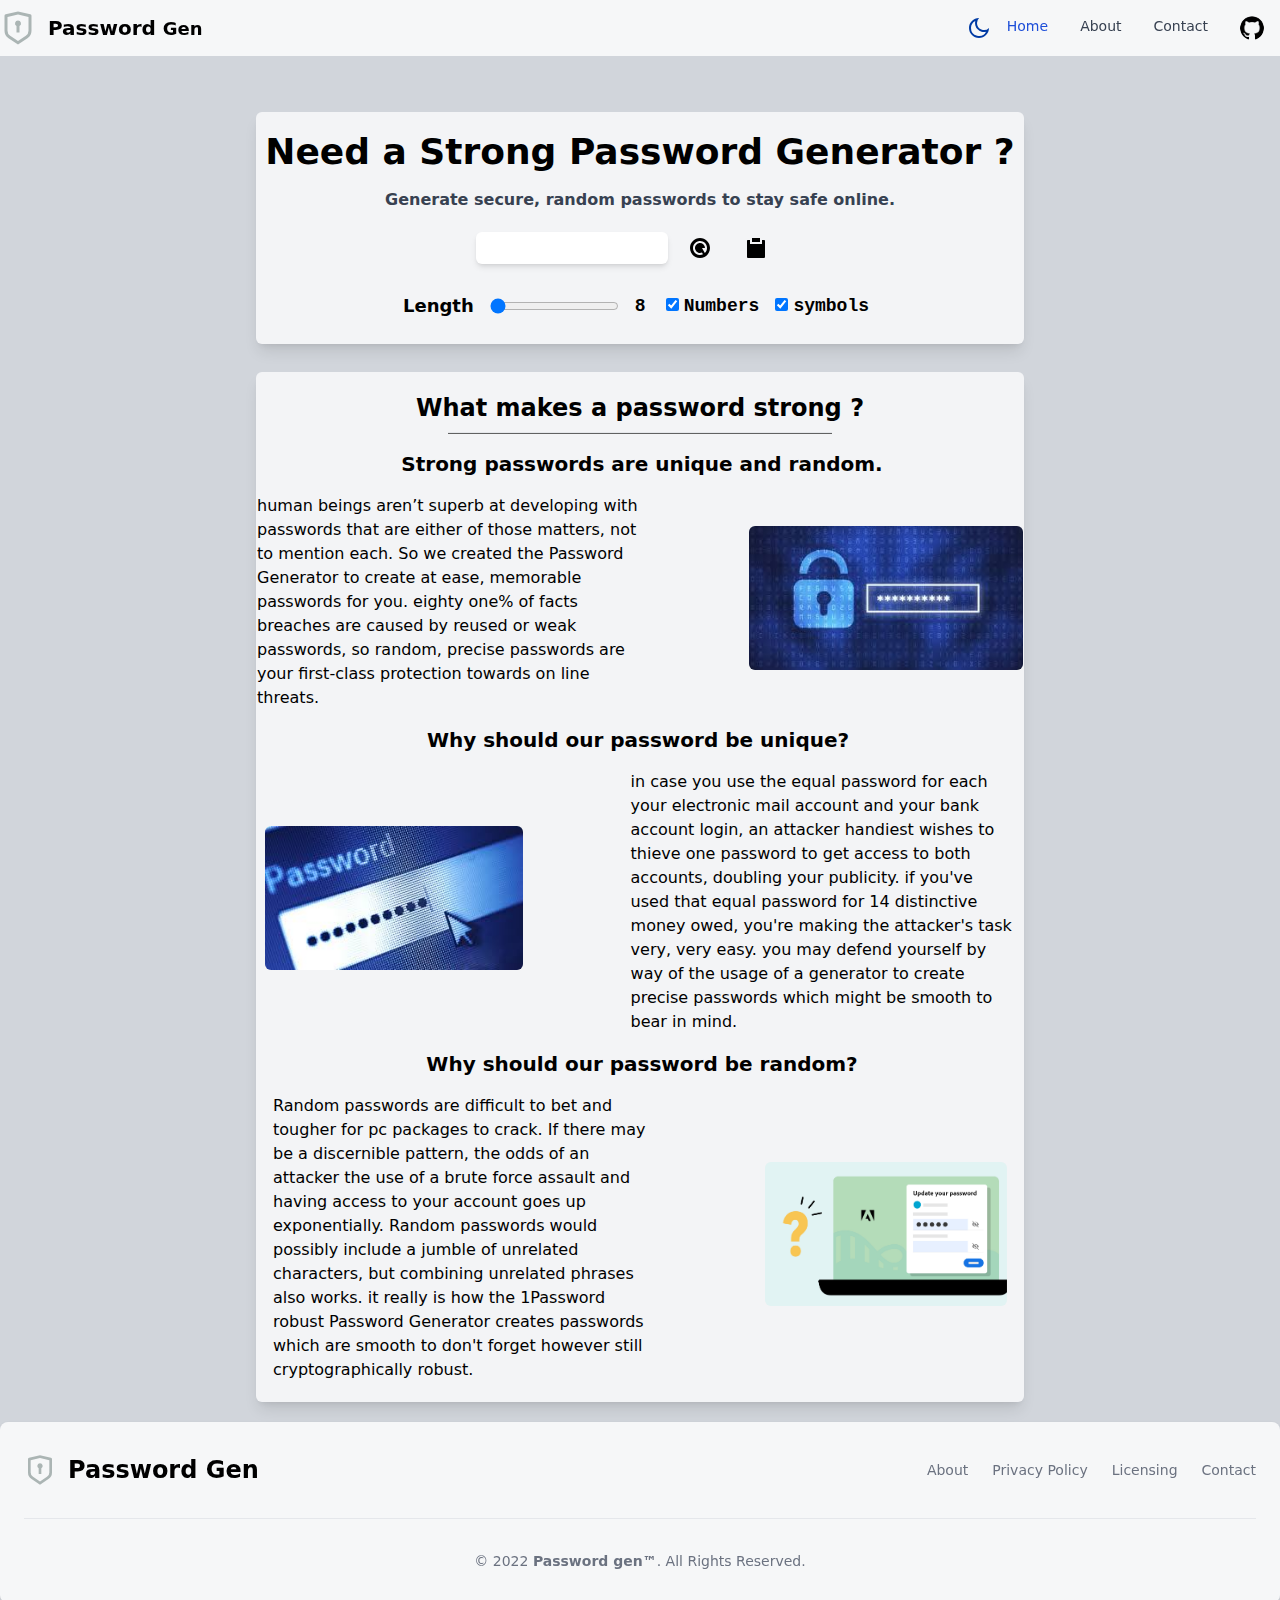
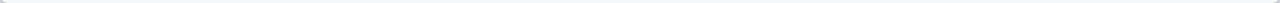
==== index.html @ 1c448d81 "1.000v" ====
<!DOCTYPE html>
<html id="mode" class="" lang="en">

<head>
    <meta charset="UTF-8">
    <meta http-equiv="X-UA-Compatible" content="IE=edge">
    <meta name="viewport" content="width=device-width, initial-scale=1.0">
    
    <title>Password Gen</title>
  <link rel="stylesheet" href="assets/index.c2a7f6fb.css">
</head>

<body class="bg-gray-300 2xl:flex justify-center dark:bg-[#0f172a]">
    <div class="main relative 2xl:w-[90rem]">
        <!-- NAvbar -->
        <div class="navbar block fixed top-0 z-50 left-0 right-0">

            <nav class="dark:bg-[#0f172a]/80 dark:backdrop-blur-md bg-white/80 backdrop-blur-md overscroll-none ">
                <div class="container flex flex-wrap justify-between items-center mx-auto">
                    <a href="index.html" class="flex items-center">
                        <img src="assets/shield.ed6df648.svg" class="mr-3 h-6 sm:h-9" alt="Flowbite Logo">
                        <span
                            class="self-center text-xl font-semibold font-sans whitespace-nowrap dark:text-white">Password <span class="ordinal text-lg font-semibold font-sans whitespace-nowrap dark:text-white">Gen</span></span>
                    </a>
                    <button class="flex ml-auto " onclick="themechange()">
                        <img class="invisible  dark:visible" src="assets/light.8512b0da.svg" alt="">
                        <img class="dark:hidden" src="assets/dark.7ac1ac2c.svg" alt="">

                    </button>
                    <button data-collapse-toggle="navbar-default" onclick="navclick()" type="button"
                        class="inline-flex items-center p-2 ml-3 text-sm text-gray-500 rounded-lg md:hidden hover:bg-gray-100 focus:outline-none focus:ring-2 focus:ring-gray-200 dark:text-gray-400 dark:hover:bg-gray-700 dark:focus:ring-gray-600"
                        aria-controls="navbar-default" aria-expanded="false">
                        <span class="sr-only">Open main menu</span>
                        <svg class="w-6 h-6" aria-hidden="true" fill="currentColor" viewBox="0 0 20 20"
                            xmlns="http://www.w3.org/2000/svg">
                            <path fill-rule="evenodd"
                                d="M3 5a1 1 0 011-1h12a1 1 0 110 2H4a1 1 0 01-1-1zM3 10a1 1 0 011-1h12a1 1 0 110 2H4a1 1 0 01-1-1zM3 15a1 1 0 011-1h12a1 1 0 110 2H4a1 1 0 01-1-1z"
                                clip-rule="evenodd"></path>
                        </svg>
                    </button>
                    <div id="mobv" class="hidden w-full  md:block md:w-auto" id="navbar-default">
                        <ul
                            class="flex mb-4 md:mb-0 flex-col p-4 mt-4 bg-white/0  rounded-lg border md:flex-row md:space-x-8 md:mt-0 md:text-sm md:font-medium md:border-0  dark:bg-gray-800  md:dark:bg-gray-900 dark:border-gray-700">
                            <li>
                                <a href="index.html"
                                    class="block py-2 pr-4 pl-3 text-white bg-blue-700 rounded md:bg-transparent md:text-blue-700 md:p-0 dark:text-white"
                                    aria-current="page">Home</a>
                            </li>
                            <li>
                                <a href="about.html"
                                    class="block py-2 pr-4 pl-3 text-gray-700 rounded hover:bg-gray-100 md:hover:bg-transparent md:border-0 md:hover:text-blue-700 md:p-0 dark:text-gray-400 md:dark:hover:text-white dark:hover:bg-gray-700 dark:hover:text-white md:dark:hover:bg-transparent">About</a>
                            </li>
                            <li>
                                <a href="contact.html"
                                    class="block py-2 pr-4 pl-3 text-gray-700 rounded hover:bg-gray-100 md:hover:bg-transparent md:border-0 md:hover:text-blue-700 md:p-0 dark:text-gray-400 md:dark:hover:text-white dark:hover:bg-gray-700 dark:hover:text-white md:dark:hover:bg-transparent">Contact</a>
                            </li>
                            <li>
                                <a href="#"
                                    class="block py-2 pr-4 pl-3 w-6 h-auto text-gray-700 rounded hover:bg-gray-100 md:hover:bg-transparent md:border-0 md:hover:text-blue-700 md:p-0 dark:text-gray-400 md:dark:hover:text-white dark:hover:bg-gray-700 dark:hover:text-white md:dark:hover:bg-transparent"><img
                                        class="hover:text-gray-400 dark:bg-slate-50 rounded-full" src="assets/github.d83ddf4e.png"
                                        alt=""></a>
                            </li>
                        </ul>
                    </div>
                </div>
            </nav>
        </div>
        <!-- Password genreter  -->
        <div id="givemt" class="mx-0 z-0 sm:mx-24 md:mx-28 lg:mx-64 mt-10 md:mt-28 mb-5 ">
            <div class="content  bg-gray-100 dark:bg-[#1e293b] shadow-lg rounded-md ">
                <h1 class="text-center text-2xl pt-5 md:text-4xl dark:text-gray-50 font-bold">Need a Strong Password
                    Generator ?</h1>
                <p
                    class="text-center my-4 font-sans text-gray-700 text-xs md:text-base dark:text-gray-100 font-semibold">
                    Generate
                    secure, random
                    passwords
                    to stay safe online.</p>
                <div class=" items-center justify-center rotate-0 flex">
                    <p id="add"
                        class=" min-w-[12rem] max-w-fit dark:bg-[#0f172a] dark:text-white  shadow-md slashed-zero font-mono text-center rounded-md h-auto ml-auto font-bold bg-white p-4">
                    </p>
                    <button id="recreat" class="py-2 md:px-5 px-3 transition transform hover:rotate-90">
                        <img class="dark:bg-slate-300 dark:rounded-full " src="assets/refresh-line.6644a3b9.svg" alt=""></button>
                    <button id="copy" class="mr-auto flex py-2 px-3 transition ease-in-out hover:scale-110 "
                        onclick="copyf()">
                        <img class="dark:text-gray-50 dark:hidden " src="assets/clipboard-fill.7a4ba05e.svg" alt="">
                        <svg class="dark:visible invisible" xmlns="http://www.w3.org/2000/svg" viewBox="0 0 24 24"
                            width="24" height="24">
                            <path fill="none" d="M0 0h24v24H0z" />
                            <path
                                d="M6 4v4h12V4h2.007c.548 0 .993.445.993.993v16.014a.994.994 0 0 1-.993.993H3.993A.994.994 0 0 1 3 21.007V4.993C3 4.445 3.445 4 3.993 4H6zm2-2h8v4H8V2z"
                                fill="rgba(190,193,198,1)" />
                        </svg>
                    </button>
                </div>
                <div class="block md:flex">
                    <div class="slidecontainer my-6 flex md:ml-auto">
                        <h3 class="font-bold ml-auto dark:text-gray-50 text-base md:text-lg mr-4">Length</h3>
                        <input class="mr-4" type="range" min="8" max="25" value="8" id="len">
                        <p class="font-mono font-bold dark:text-gray-50 text-lg mr-auto" id="outputlength">8</p>

                    </div>
                    <div class="flex mr-auto items-center ml-3 ">
                        <div class="mx-2 ">
                            <input class="form-check-input cursor-pointer" type="checkbox" checked="" value="" id="num">
                            <label class="form-check-label font-mono dark:text-gray-50 font-bold text-lg"
                                for="flexCheckDefault">
                                Numbers
                            </label>
                        </div>
                        <div class="mx-2 ">
                            <input class="form-check-input cursor-pointer" type="checkbox" checked="" value="" id="sym">
                            <label class="form-check-label font-mono dark:text-gray-50 font-bold text-lg"
                                for="flexCheckDefault">
                                symbols
                            </label>
                        </div>
                    </div>
                </div>
            </div>
            <div class="content mt-7 shadow-lg bg-gray-100 h-auto dark:bg-[#1e293b] rounded-md ">
                <h1 class="text-2xl pt-5 text-center font-semibold dark:text-gray-50 ">What makes a password strong ?</h1>
                <hr class=" mt-2 mx-5 md:mx-24 lg:mx-48 w-auto h-[0.10rem]  bg-black/60">
                <div class="mt-4 justify-center">
                    <h1
                        class="text-xl mt-4 ml-2 dark:text-gray-100/90 xl:text-center xl:mb-4 lg:mx-auto lg:ml-1 md:text-start text-center font-semibold ">
                        Strong passwords are unique and random.</h1>
                    <div class="md:flex md:grid-row-2 lg:grid-rows-none xl:mx-auto lg:mx-auto">
                        <!-- <hr class=" my-2 md:hidden mx-[5rem] md:mx-[8rem] lg:mx-64 w-auto h-[0.10rem]  bg-black/40"> -->
                        <p class="text-center dark:text-gray-200/90 lg:w-[24rem] md:text-start xl:ml-auto md:w-72 md:mr-3 md:h-auto ml-2">
                            human beings aren’t superb at developing with passwords that are either of
                            those matters, not to
                            mention each. So we created the Password Generator to create at ease, memorable passwords
                            for
                            you.
                            eighty one% of facts breaches are caused by reused or weak passwords, so random, precise
                            passwords
                            are your first-class protection towards on line threats.</p>
                        <div
                            class="justify-center pb-2 md:my-auto lg:mx-auto xl:mr-auto xl:mx-24 items-center text-center">

                            <img class="mx-auto my-5 h-36 w-auto  rounded-md " src="assets/images.2721ffb7.jpg" alt="">
                        </div>
                    </div>
                </div>
                <div class="mt-4 justify-center">
                    <h1
                        class="text-xl mt-4 mr-2 xl:text-center dark:text-gray-100/90 xl:mb-4 lg:mx-auto lg:mr-1 md:text-start text-center font-semibold ">
                        Why should our password be unique?</h1>
                    <div class="md:flex md:grid-row-2 lg:grid-rows-none xl:mx-auto lg:mx-auto">
                        <div
                            class="justify-center pb-2 md:my-auto lg:mx-auto xl:ml-auto xl:mx-24 items-center text-center">

                            <img class="mx-auto my-5 h-36 w-auto  rounded-md " src="assets/random.cda3ff6b.jpg" alt="">
                        </div>
                        <!-- <hr class=" my-2 md:hidden mx-[5rem] md:mx-[8rem] lg:mx-64 w-auto h-[0.10rem]  bg-black/40"> -->
                        <p class="text-center dark:text-gray-200/90 lg:w-[24rem] md:text-start xl:mr-auto md:w-72 md:mr-3 md:h-auto ml-3">in
                            case you use the equal password for each your electronic mail account and your bank account
                            login, an attacker handiest wishes to thieve one password to get access to both accounts,
                            doubling your publicity. if you've used that equal password for 14 distinctive money owed,
                            you're making the attacker's task very, very easy. you may defend yourself by way of the
                            usage of a generator to create precise passwords which might be smooth to bear in mind.</p>

                    </div>
                </div>
                <div class="mt-4 pb-5 justify-center">
                    <h1
                        class="text-xl mt-4 ml-2 xl:text-center dark:text-gray-100/90 xl:mb-4 lg:mx-auto lg:ml-1 md:text-start text-center font-semibold ">
                        Why should our password be random?</h1>
                    <div class="md:flex md:grid-row-2 lg:grid-rows-none xl:mx-auto lg:mx-auto">
                        <!-- <hr class=" my-2 md:hidden mx-[5rem] md:mx-[8rem] lg:mx-64 w-auto h-[0.10rem]  bg-black/40"> -->
                        <p class="text-center dark:text-gray-200/90 lg:w-[24rem] md:text-start xl:ml-auto md:w-72 md:mr-3 md:h-auto ml-2">
                            Random passwords are difficult to bet and tougher for pc packages to crack. If there may be
                            a discernible pattern, the odds of an attacker the use of a brute force assault and having
                            access to your account goes up exponentially. Random passwords would possibly include a
                            jumble of unrelated characters, but combining unrelated phrases also works. it really is how
                            the 1Password robust Password Generator creates passwords which are smooth to don't forget
                            however still cryptographically robust.</p>
                        <div
                            class="justify-center pb-2 md:my-auto lg:mx-auto xl:mr-auto xl:mx-24 items-center text-center">

                            <img class="mx-auto my-5 h-36 w-auto  rounded-md "
                                src="assets/forgot-your-password.jpg.img.298c5d67.jpg" alt="">
                        </div>
                    </div>
                </div>
            </div>
        </div> 
<footer class="p-4 dark:bg-[#0f172a]/80 dark:backdrop-blur-md bg-white/80 backdrop-blur-md rounded-lg shadow md:px-6 md:py-8 ">
    <div class="sm:flex sm:items-center sm:justify-between">
        <a href="index.html" class="flex items-center mb-4 sm:mb-0">
            <img src="assets/shield.ed6df648.svg" class="mr-3 h-8" alt="Flowbite Logo">
            <span class="self-center text-2xl font-semibold whitespace-nowrap dark:text-white">Password Gen</span>
        </a>
        <ul class="flex flex-wrap items-center mb-6 text-sm text-gray-500 sm:mb-0 dark:text-gray-400">
            <li>
                <a href="#" class="mr-4 hover:underline md:mr-6 ">About</a>
            </li>
            <li>
                <a href="#" class="mr-4 hover:underline md:mr-6">Privacy Policy</a>
            </li>
            <li>
                <a href="#" class="mr-4 hover:underline md:mr-6 ">Licensing</a>
            </li>
            <li>
                <a href="#" class="hover:underline">Contact</a>
            </li>
        </ul>
    </div>
    <hr class="my-6 border-gray-200 sm:mx-auto dark:border-gray-700 lg:my-8">
    <span class="block text-sm text-gray-500 sm:text-center dark:text-gray-400">© 2022 <a href="#" class="hover:underline hover:decoration-gray-600 dark:hover:decoration-white/50 font-bold">Password gen™</a>. All Rights Reserved.
    </span>
</footer>
    </div>
    <script src="/script.js"></script>
</body>

</html>
---- assets/index.c2a7f6fb.css ----
*,:before,:after{box-sizing:border-box;border-width:0;border-style:solid;border-color:#e5e7eb}:before,:after{--tw-content: ""}html{line-height:1.5;-webkit-text-size-adjust:100%;-moz-tab-size:4;-o-tab-size:4;tab-size:4;font-family:ui-sans-serif,system-ui,-apple-system,BlinkMacSystemFont,Segoe UI,Roboto,Helvetica Neue,Arial,Noto Sans,sans-serif,"Apple Color Emoji","Segoe UI Emoji",Segoe UI Symbol,"Noto Color Emoji"}body{margin:0;line-height:inherit}hr{height:0;color:inherit;border-top-width:1px}abbr:where([title]){-webkit-text-decoration:underline dotted;text-decoration:underline dotted}h1,h2,h3,h4,h5,h6{font-size:inherit;font-weight:inherit}a{color:inherit;text-decoration:inherit}b,strong{font-weight:bolder}code,kbd,samp,pre{font-family:ui-monospace,SFMono-Regular,Menlo,Monaco,Consolas,Liberation Mono,Courier New,monospace;font-size:1em}small{font-size:80%}sub,sup{font-size:75%;line-height:0;position:relative;vertical-align:baseline}sub{bottom:-.25em}sup{top:-.5em}table{text-indent:0;border-color:inherit;border-collapse:collapse}button,input,optgroup,select,textarea{font-family:inherit;font-size:100%;font-weight:inherit;line-height:inherit;color:inherit;margin:0;padding:0}button,select{text-transform:none}button,[type=button],[type=reset],[type=submit]{-webkit-appearance:button;background-color:transparent;background-image:none}:-moz-focusring{outline:auto}:-moz-ui-invalid{box-shadow:none}progress{vertical-align:baseline}::-webkit-inner-spin-button,::-webkit-outer-spin-button{height:auto}[type=search]{-webkit-appearance:textfield;outline-offset:-2px}::-webkit-search-decoration{-webkit-appearance:none}::-webkit-file-upload-button{-webkit-appearance:button;font:inherit}summary{display:list-item}blockquote,dl,dd,h1,h2,h3,h4,h5,h6,hr,figure,p,pre{margin:0}fieldset{margin:0;padding:0}legend{padding:0}ol,ul,menu{list-style:none;margin:0;padding:0}textarea{resize:vertical}input::-moz-placeholder,textarea::-moz-placeholder{opacity:1;color:#9ca3af}input::placeholder,textarea::placeholder{opacity:1;color:#9ca3af}button,[role=button]{cursor:pointer}:disabled{cursor:default}img,svg,video,canvas,audio,iframe,embed,object{display:block;vertical-align:middle}img,video{max-width:100%;height:auto}[hidden]{display:none}*,:before,:after{--tw-border-spacing-x: 0;--tw-border-spacing-y: 0;--tw-translate-x: 0;--tw-translate-y: 0;--tw-rotate: 0;--tw-skew-x: 0;--tw-skew-y: 0;--tw-scale-x: 1;--tw-scale-y: 1;--tw-pan-x: ;--tw-pan-y: ;--tw-pinch-zoom: ;--tw-scroll-snap-strictness: proximity;--tw-ordinal: ;--tw-slashed-zero: ;--tw-numeric-figure: ;--tw-numeric-spacing: ;--tw-numeric-fraction: ;--tw-ring-inset: ;--tw-ring-offset-width: 0px;--tw-ring-offset-color: #fff;--tw-ring-color: rgb(59 130 246 / .5);--tw-ring-offset-shadow: 0 0 #0000;--tw-ring-shadow: 0 0 #0000;--tw-shadow: 0 0 #0000;--tw-shadow-colored: 0 0 #0000;--tw-blur: ;--tw-brightness: ;--tw-contrast: ;--tw-grayscale: ;--tw-hue-rotate: ;--tw-invert: ;--tw-saturate: ;--tw-sepia: ;--tw-drop-shadow: ;--tw-backdrop-blur: ;--tw-backdrop-brightness: ;--tw-backdrop-contrast: ;--tw-backdrop-grayscale: ;--tw-backdrop-hue-rotate: ;--tw-backdrop-invert: ;--tw-backdrop-opacity: ;--tw-backdrop-saturate: ;--tw-backdrop-sepia: }::backdrop{--tw-border-spacing-x: 0;--tw-border-spacing-y: 0;--tw-translate-x: 0;--tw-translate-y: 0;--tw-rotate: 0;--tw-skew-x: 0;--tw-skew-y: 0;--tw-scale-x: 1;--tw-scale-y: 1;--tw-pan-x: ;--tw-pan-y: ;--tw-pinch-zoom: ;--tw-scroll-snap-strictness: proximity;--tw-ordinal: ;--tw-slashed-zero: ;--tw-numeric-figure: ;--tw-numeric-spacing: ;--tw-numeric-fraction: ;--tw-ring-inset: ;--tw-ring-offset-width: 0px;--tw-ring-offset-color: #fff;--tw-ring-color: rgb(59 130 246 / .5);--tw-ring-offset-shadow: 0 0 #0000;--tw-ring-shadow: 0 0 #0000;--tw-shadow: 0 0 #0000;--tw-shadow-colored: 0 0 #0000;--tw-blur: ;--tw-brightness: ;--tw-contrast: ;--tw-grayscale: ;--tw-hue-rotate: ;--tw-invert: ;--tw-saturate: ;--tw-sepia: ;--tw-drop-shadow: ;--tw-backdrop-blur: ;--tw-backdrop-brightness: ;--tw-backdrop-contrast: ;--tw-backdrop-grayscale: ;--tw-backdrop-hue-rotate: ;--tw-backdrop-invert: ;--tw-backdrop-opacity: ;--tw-backdrop-saturate: ;--tw-backdrop-sepia: }.container{width:100%}@media (min-width: 640px){.container{max-width:640px}}@media (min-width: 768px){.container{max-width:768px}}@media (min-width: 1024px){.container{max-width:1024px}}@media (min-width: 1280px){.container{max-width:1280px}}@media (min-width: 1536px){.container{max-width:1536px}}.sr-only{position:absolute;width:1px;height:1px;padding:0;margin:-1px;overflow:hidden;clip:rect(0,0,0,0);white-space:nowrap;border-width:0}.invisible{visibility:hidden}.fixed{position:fixed}.relative{position:relative}.top-0{top:0px}.left-0{left:0px}.right-0{right:0px}.z-50{z-index:50}.z-0{z-index:0}.mx-auto{margin-left:auto;margin-right:auto}.mx-0{margin-left:0;margin-right:0}.mx-3{margin-left:.75rem;margin-right:.75rem}.my-6{margin-top:1.5rem;margin-bottom:1.5rem}.mx-4{margin-left:1rem;margin-right:1rem}.my-4{margin-top:1rem;margin-bottom:1rem}.mx-2{margin-left:.5rem;margin-right:.5rem}.mx-5{margin-left:1.25rem;margin-right:1.25rem}.my-2{margin-top:.5rem;margin-bottom:.5rem}.mx-\[5rem\]{margin-left:5rem;margin-right:5rem}.my-5{margin-top:1.25rem;margin-bottom:1.25rem}.mr-3{margin-right:.75rem}.ml-auto{margin-left:auto}.ml-3{margin-left:.75rem}.mb-4{margin-bottom:1rem}.mt-4{margin-top:1rem}.mt-10{margin-top:2.5rem}.mb-5{margin-bottom:1.25rem}.mt-7{margin-top:1.75rem}.mb-7{margin-bottom:1.75rem}.mb-6{margin-bottom:1.5rem}.mr-4{margin-right:1rem}.mt-16{margin-top:4rem}.mt-5{margin-top:1.25rem}.mt-36{margin-top:9rem}.mr-auto{margin-right:auto}.mt-2{margin-top:.5rem}.ml-2{margin-left:.5rem}.mr-2{margin-right:.5rem}.block{display:block}.flex{display:flex}.inline-flex{display:inline-flex}.hidden{display:none}.h-6{height:1.5rem}.h-auto{height:auto}.h-8{height:2rem}.h-80{height:20rem}.h-\[0\.10rem\]{height:.1rem}.h-36{height:9rem}.w-6{width:1.5rem}.w-full{width:100%}.w-auto{width:auto}.min-w-\[12rem\]{min-width:12rem}.max-w-fit{max-width:-moz-fit-content;max-width:fit-content}.rotate-0{--tw-rotate: 0deg;transform:translate(var(--tw-translate-x),var(--tw-translate-y)) rotate(var(--tw-rotate)) skew(var(--tw-skew-x)) skewY(var(--tw-skew-y)) scaleX(var(--tw-scale-x)) scaleY(var(--tw-scale-y))}.transform{transform:translate(var(--tw-translate-x),var(--tw-translate-y)) rotate(var(--tw-rotate)) skew(var(--tw-skew-x)) skewY(var(--tw-skew-y)) scaleX(var(--tw-scale-x)) scaleY(var(--tw-scale-y))}.cursor-pointer{cursor:pointer}.flex-col{flex-direction:column}.flex-wrap{flex-wrap:wrap}.items-center{align-items:center}.justify-center{justify-content:center}.justify-between{justify-content:space-between}.self-center{align-self:center}.overscroll-none{overscroll-behavior:none}.whitespace-nowrap{white-space:nowrap}.rounded-lg{border-radius:.5rem}.rounded{border-radius:.25rem}.rounded-full{border-radius:9999px}.rounded-md{border-radius:.375rem}.border{border-width:1px}.border-gray-200{--tw-border-opacity: 1;border-color:rgb(229 231 235 / var(--tw-border-opacity))}.bg-gray-300{--tw-bg-opacity: 1;background-color:rgb(209 213 219 / var(--tw-bg-opacity))}.bg-white\/80{background-color:#fffc}.bg-white\/0{background-color:#fff0}.bg-blue-700{--tw-bg-opacity: 1;background-color:rgb(29 78 216 / var(--tw-bg-opacity))}.bg-gray-100{--tw-bg-opacity: 1;background-color:rgb(243 244 246 / var(--tw-bg-opacity))}.bg-white{--tw-bg-opacity: 1;background-color:rgb(255 255 255 / var(--tw-bg-opacity))}.bg-black\/60{background-color:#0009}.bg-black\/40{background-color:#0006}.p-2{padding:.5rem}.p-4{padding:1rem}.py-2{padding-top:.5rem;padding-bottom:.5rem}.px-3{padding-left:.75rem;padding-right:.75rem}.pr-4{padding-right:1rem}.pl-3{padding-left:.75rem}.pt-5{padding-top:1.25rem}.pb-2{padding-bottom:.5rem}.pb-5{padding-bottom:1.25rem}.text-center{text-align:center}.font-sans{font-family:ui-sans-serif,system-ui,-apple-system,BlinkMacSystemFont,Segoe UI,Roboto,Helvetica Neue,Arial,Noto Sans,sans-serif,"Apple Color Emoji","Segoe UI Emoji",Segoe UI Symbol,"Noto Color Emoji"}.font-serif{font-family:ui-serif,Georgia,Cambria,Times New Roman,Times,serif}.font-mono{font-family:ui-monospace,SFMono-Regular,Menlo,Monaco,Consolas,Liberation Mono,Courier New,monospace}.text-xl{font-size:1.25rem;line-height:1.75rem}.text-lg{font-size:1.125rem;line-height:1.75rem}.text-sm{font-size:.875rem;line-height:1.25rem}.text-3xl{font-size:1.875rem;line-height:2.25rem}.text-2xl{font-size:1.5rem;line-height:2rem}.text-xs{font-size:.75rem;line-height:1rem}.text-base{font-size:1rem;line-height:1.5rem}.font-semibold{font-weight:600}.font-bold{font-weight:700}.ordinal{--tw-ordinal: ordinal;font-variant-numeric:var(--tw-ordinal) var(--tw-slashed-zero) var(--tw-numeric-figure) var(--tw-numeric-spacing) var(--tw-numeric-fraction)}.slashed-zero{--tw-slashed-zero: slashed-zero;font-variant-numeric:var(--tw-ordinal) var(--tw-slashed-zero) var(--tw-numeric-figure) var(--tw-numeric-spacing) var(--tw-numeric-fraction)}.text-gray-500{--tw-text-opacity: 1;color:rgb(107 114 128 / var(--tw-text-opacity))}.text-gray-700{--tw-text-opacity: 1;color:rgb(55 65 81 / var(--tw-text-opacity))}.text-white{--tw-text-opacity: 1;color:rgb(255 255 255 / var(--tw-text-opacity))}.shadow-lg{--tw-shadow: 0 10px 15px -3px rgb(0 0 0 / .1), 0 4px 6px -4px rgb(0 0 0 / .1);--tw-shadow-colored: 0 10px 15px -3px var(--tw-shadow-color), 0 4px 6px -4px var(--tw-shadow-color);box-shadow:var(--tw-ring-offset-shadow, 0 0 #0000),var(--tw-ring-shadow, 0 0 #0000),var(--tw-shadow)}.shadow{--tw-shadow: 0 1px 3px 0 rgb(0 0 0 / .1), 0 1px 2px -1px rgb(0 0 0 / .1);--tw-shadow-colored: 0 1px 3px 0 var(--tw-shadow-color), 0 1px 2px -1px var(--tw-shadow-color);box-shadow:var(--tw-ring-offset-shadow, 0 0 #0000),var(--tw-ring-shadow, 0 0 #0000),var(--tw-shadow)}.shadow-md{--tw-shadow: 0 4px 6px -1px rgb(0 0 0 / .1), 0 2px 4px -2px rgb(0 0 0 / .1);--tw-shadow-colored: 0 4px 6px -1px var(--tw-shadow-color), 0 2px 4px -2px var(--tw-shadow-color);box-shadow:var(--tw-ring-offset-shadow, 0 0 #0000),var(--tw-ring-shadow, 0 0 #0000),var(--tw-shadow)}.backdrop-blur-md{--tw-backdrop-blur: blur(12px);-webkit-backdrop-filter:var(--tw-backdrop-blur) var(--tw-backdrop-brightness) var(--tw-backdrop-contrast) var(--tw-backdrop-grayscale) var(--tw-backdrop-hue-rotate) var(--tw-backdrop-invert) var(--tw-backdrop-opacity) var(--tw-backdrop-saturate) var(--tw-backdrop-sepia);backdrop-filter:var(--tw-backdrop-blur) var(--tw-backdrop-brightness) var(--tw-backdrop-contrast) var(--tw-backdrop-grayscale) var(--tw-backdrop-hue-rotate) var(--tw-backdrop-invert) var(--tw-backdrop-opacity) var(--tw-backdrop-saturate) var(--tw-backdrop-sepia)}.transition{transition-property:color,background-color,border-color,text-decoration-color,fill,stroke,opacity,box-shadow,transform,filter,-webkit-backdrop-filter;transition-property:color,background-color,border-color,text-decoration-color,fill,stroke,opacity,box-shadow,transform,filter,backdrop-filter;transition-property:color,background-color,border-color,text-decoration-color,fill,stroke,opacity,box-shadow,transform,filter,backdrop-filter,-webkit-backdrop-filter;transition-timing-function:cubic-bezier(.4,0,.2,1);transition-duration:.15s}.ease-in-out{transition-timing-function:cubic-bezier(.4,0,.2,1)}.hover\:rotate-90:hover{--tw-rotate: 90deg;transform:translate(var(--tw-translate-x),var(--tw-translate-y)) rotate(var(--tw-rotate)) skew(var(--tw-skew-x)) skewY(var(--tw-skew-y)) scaleX(var(--tw-scale-x)) scaleY(var(--tw-scale-y))}.hover\:scale-110:hover{--tw-scale-x: 1.1;--tw-scale-y: 1.1;transform:translate(var(--tw-translate-x),var(--tw-translate-y)) rotate(var(--tw-rotate)) skew(var(--tw-skew-x)) skewY(var(--tw-skew-y)) scaleX(var(--tw-scale-x)) scaleY(var(--tw-scale-y))}.hover\:bg-gray-100:hover{--tw-bg-opacity: 1;background-color:rgb(243 244 246 / var(--tw-bg-opacity))}.hover\:text-gray-400:hover{--tw-text-opacity: 1;color:rgb(156 163 175 / var(--tw-text-opacity))}.hover\:underline:hover{text-decoration-line:underline}.hover\:decoration-gray-600:hover{text-decoration-color:#4b5563}.focus\:outline-none:focus{outline:2px solid transparent;outline-offset:2px}.focus\:ring-2:focus{--tw-ring-offset-shadow: var(--tw-ring-inset) 0 0 0 var(--tw-ring-offset-width) var(--tw-ring-offset-color);--tw-ring-shadow: var(--tw-ring-inset) 0 0 0 calc(2px + var(--tw-ring-offset-width)) var(--tw-ring-color);box-shadow:var(--tw-ring-offset-shadow),var(--tw-ring-shadow),var(--tw-shadow, 0 0 #0000)}.focus\:ring-gray-200:focus{--tw-ring-opacity: 1;--tw-ring-color: rgb(229 231 235 / var(--tw-ring-opacity))}.dark .dark\:visible{visibility:visible}.dark .dark\:hidden{display:none}.dark .dark\:rounded-full{border-radius:9999px}.dark .dark\:border-gray-700{--tw-border-opacity: 1;border-color:rgb(55 65 81 / var(--tw-border-opacity))}.dark .dark\:bg-\[\#0f172a\]{--tw-bg-opacity: 1;background-color:rgb(15 23 42 / var(--tw-bg-opacity))}.dark .dark\:bg-\[\#0f172a\]\/80{background-color:#0f172acc}.dark .dark\:bg-gray-800{--tw-bg-opacity: 1;background-color:rgb(31 41 55 / var(--tw-bg-opacity))}.dark .dark\:bg-slate-50{--tw-bg-opacity: 1;background-color:rgb(248 250 252 / var(--tw-bg-opacity))}.dark .dark\:bg-\[\#1e293b\]{--tw-bg-opacity: 1;background-color:rgb(30 41 59 / var(--tw-bg-opacity))}.dark .dark\:bg-slate-300{--tw-bg-opacity: 1;background-color:rgb(203 213 225 / var(--tw-bg-opacity))}.dark .dark\:text-white{--tw-text-opacity: 1;color:rgb(255 255 255 / var(--tw-text-opacity))}.dark .dark\:text-gray-400{--tw-text-opacity: 1;color:rgb(156 163 175 / var(--tw-text-opacity))}.dark .dark\:text-white\/80{color:#fffc}.dark .dark\:text-white\/60{color:#fff9}.dark .dark\:text-gray-50{--tw-text-opacity: 1;color:rgb(249 250 251 / var(--tw-text-opacity))}.dark .dark\:text-gray-100{--tw-text-opacity: 1;color:rgb(243 244 246 / var(--tw-text-opacity))}.dark .dark\:text-gray-100\/90{color:#f3f4f6e6}.dark .dark\:text-gray-200\/90{color:#e5e7ebe6}.dark .dark\:backdrop-blur-md{--tw-backdrop-blur: blur(12px);-webkit-backdrop-filter:var(--tw-backdrop-blur) var(--tw-backdrop-brightness) var(--tw-backdrop-contrast) var(--tw-backdrop-grayscale) var(--tw-backdrop-hue-rotate) var(--tw-backdrop-invert) var(--tw-backdrop-opacity) var(--tw-backdrop-saturate) var(--tw-backdrop-sepia);backdrop-filter:var(--tw-backdrop-blur) var(--tw-backdrop-brightness) var(--tw-backdrop-contrast) var(--tw-backdrop-grayscale) var(--tw-backdrop-hue-rotate) var(--tw-backdrop-invert) var(--tw-backdrop-opacity) var(--tw-backdrop-saturate) var(--tw-backdrop-sepia)}.dark .dark\:hover\:bg-gray-700:hover{--tw-bg-opacity: 1;background-color:rgb(55 65 81 / var(--tw-bg-opacity))}.dark .dark\:hover\:text-white:hover{--tw-text-opacity: 1;color:rgb(255 255 255 / var(--tw-text-opacity))}.dark .dark\:hover\:decoration-white\/50:hover{text-decoration-color:#ffffff80}.dark .dark\:focus\:ring-gray-600:focus{--tw-ring-opacity: 1;--tw-ring-color: rgb(75 85 99 / var(--tw-ring-opacity))}@media (min-width: 640px){.sm\:mx-24{margin-left:6rem;margin-right:6rem}.sm\:mx-auto{margin-left:auto;margin-right:auto}.sm\:mb-0{margin-bottom:0}.sm\:flex{display:flex}.sm\:h-9{height:2.25rem}.sm\:items-center{align-items:center}.sm\:justify-between{justify-content:space-between}.sm\:text-center{text-align:center}}@media (min-width: 768px){.md\:mx-28{margin-left:7rem;margin-right:7rem}.md\:mx-24{margin-left:6rem;margin-right:6rem}.md\:mx-\[8rem\]{margin-left:8rem;margin-right:8rem}.md\:my-auto{margin-top:auto;margin-bottom:auto}.md\:mb-0{margin-bottom:0}.md\:mt-0{margin-top:0}.md\:mt-28{margin-top:7rem}.md\:mr-6{margin-right:1.5rem}.md\:ml-auto{margin-left:auto}.md\:mr-3{margin-right:.75rem}.md\:block{display:block}.md\:flex{display:flex}.md\:hidden{display:none}.md\:h-auto{height:auto}.md\:w-auto{width:auto}.md\:w-72{width:18rem}.md\:flex-row{flex-direction:row}.md\:space-x-8>:not([hidden])~:not([hidden]){--tw-space-x-reverse: 0;margin-right:calc(2rem * var(--tw-space-x-reverse));margin-left:calc(2rem * calc(1 - var(--tw-space-x-reverse)))}.md\:border-0{border-width:0px}.md\:bg-transparent{background-color:transparent}.md\:p-0{padding:0}.md\:px-6{padding-left:1.5rem;padding-right:1.5rem}.md\:py-8{padding-top:2rem;padding-bottom:2rem}.md\:px-5{padding-left:1.25rem;padding-right:1.25rem}.md\:text-start{text-align:start}.md\:text-sm{font-size:.875rem;line-height:1.25rem}.md\:text-4xl{font-size:2.25rem;line-height:2.5rem}.md\:text-base{font-size:1rem;line-height:1.5rem}.md\:text-lg{font-size:1.125rem;line-height:1.75rem}.md\:font-medium{font-weight:500}.md\:text-blue-700{--tw-text-opacity: 1;color:rgb(29 78 216 / var(--tw-text-opacity))}.md\:hover\:bg-transparent:hover{background-color:transparent}.md\:hover\:text-blue-700:hover{--tw-text-opacity: 1;color:rgb(29 78 216 / var(--tw-text-opacity))}.dark .md\:dark\:bg-gray-900{--tw-bg-opacity: 1;background-color:rgb(17 24 39 / var(--tw-bg-opacity))}.dark .md\:dark\:hover\:bg-transparent:hover{background-color:transparent}.dark .md\:dark\:hover\:text-white:hover{--tw-text-opacity: 1;color:rgb(255 255 255 / var(--tw-text-opacity))}}@media (min-width: 1024px){.lg\:mx-64{margin-left:16rem;margin-right:16rem}.lg\:mx-72{margin-left:18rem;margin-right:18rem}.lg\:my-8{margin-top:2rem;margin-bottom:2rem}.lg\:mx-48{margin-left:12rem;margin-right:12rem}.lg\:mx-auto{margin-left:auto;margin-right:auto}.lg\:ml-1{margin-left:.25rem}.lg\:mr-1{margin-right:.25rem}.lg\:w-\[24rem\]{width:24rem}.lg\:grid-rows-none{grid-template-rows:none}}@media (min-width: 1280px){.xl\:mx-auto{margin-left:auto;margin-right:auto}.xl\:mx-24{margin-left:6rem;margin-right:6rem}.xl\:mb-4{margin-bottom:1rem}.xl\:ml-auto{margin-left:auto}.xl\:mr-auto{margin-right:auto}.xl\:text-center{text-align:center}}@media (min-width: 1536px){.\32xl\:mx-\[30rem\]{margin-left:30rem;margin-right:30rem}.\32xl\:flex{display:flex}.\32xl\:w-\[90rem\]{width:90rem}}
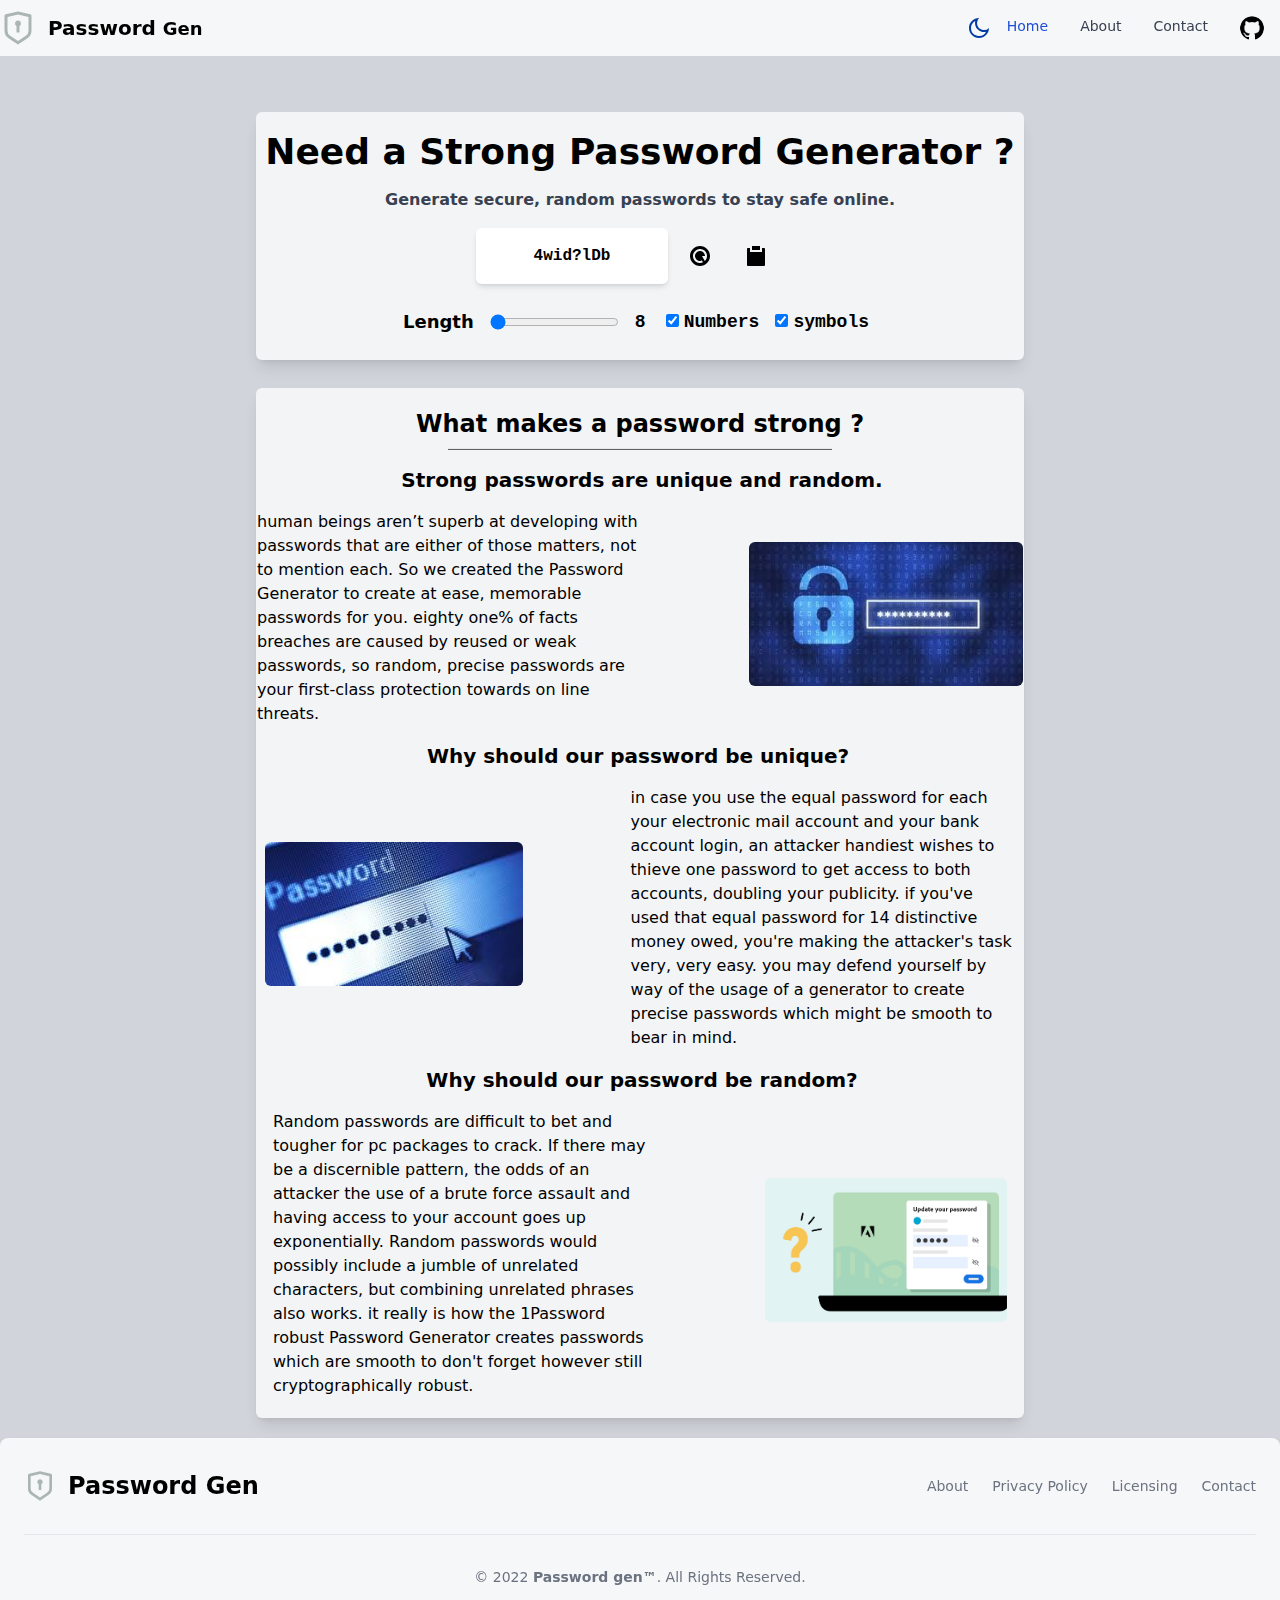
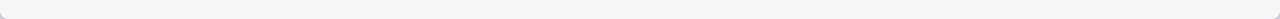
==== commit 9f397472: "Update index.html" ====
--- a/index.html
+++ b/index.html
@@ -213,7 +213,7 @@
     </span>
 </footer>
     </div>
-    <script src="/script.js"></script>
+    <script src="script.js"></script>
 </body>
 
-</html>+</html>
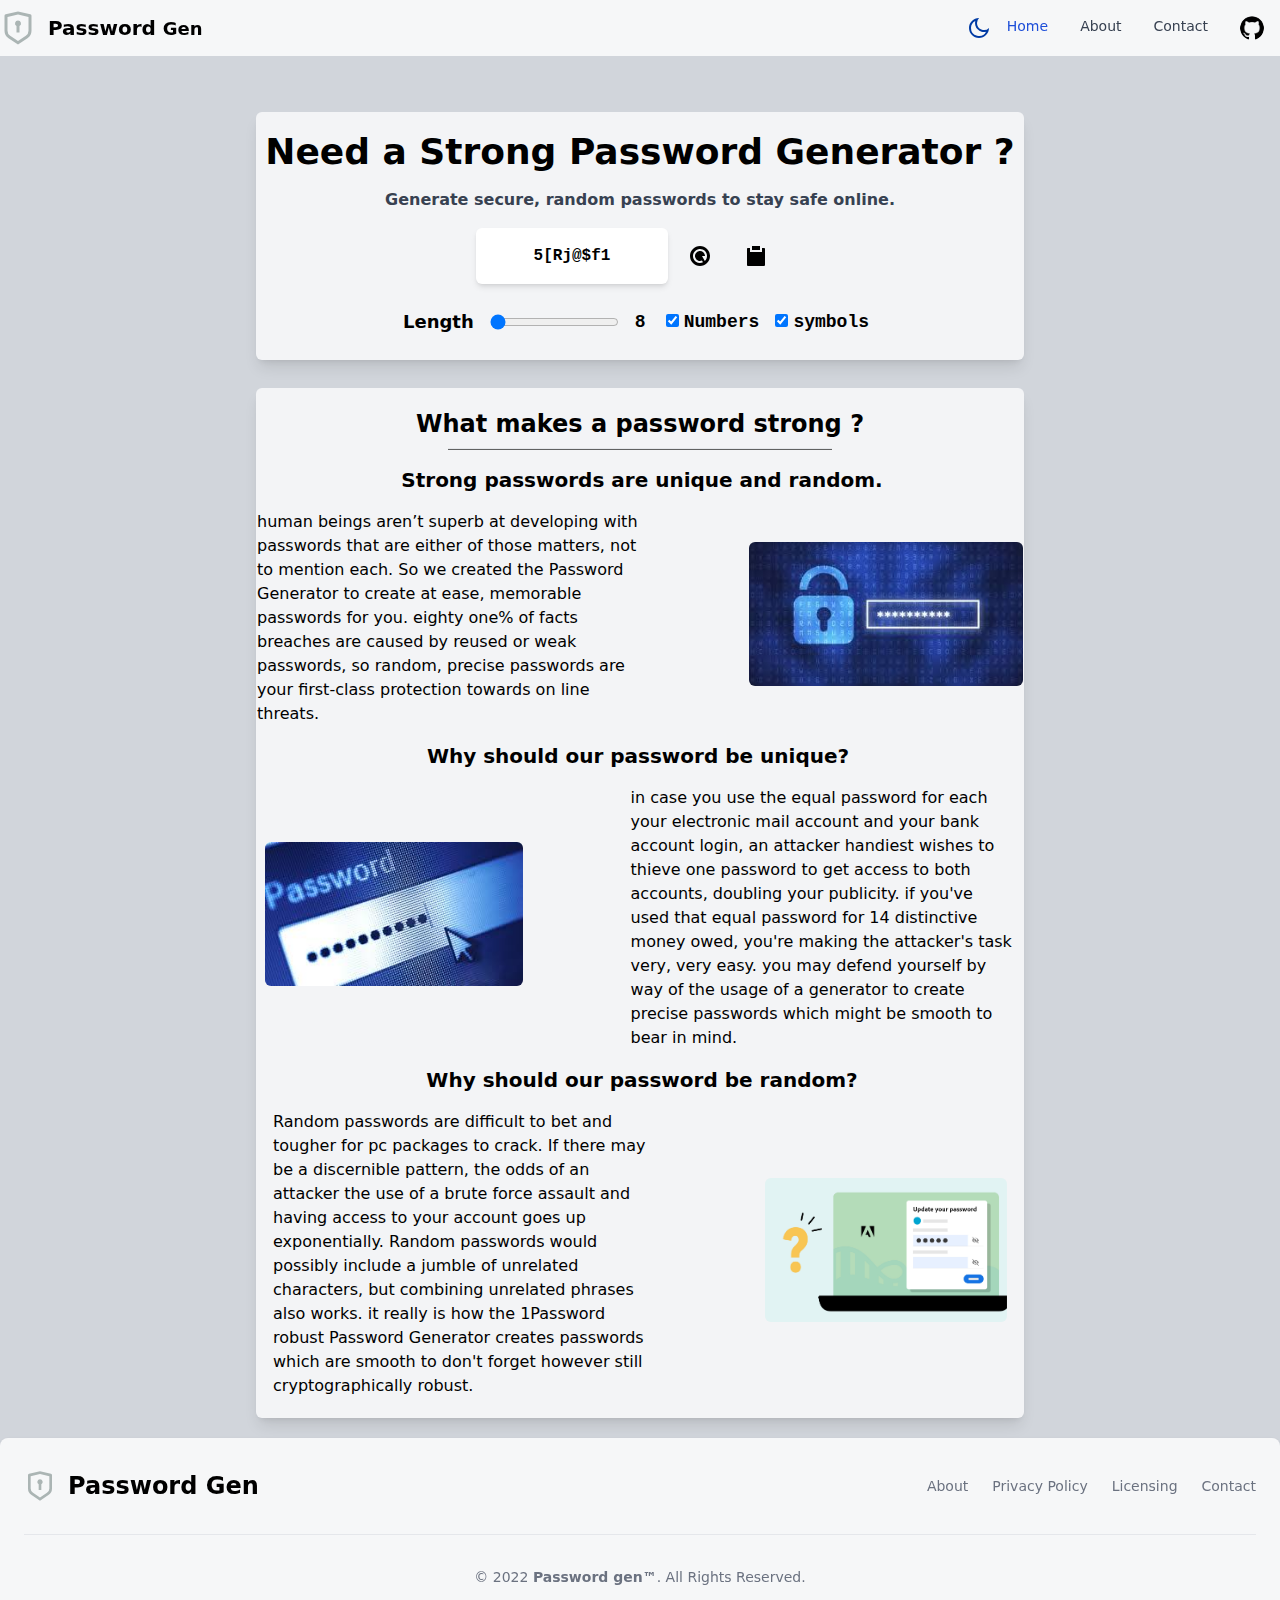
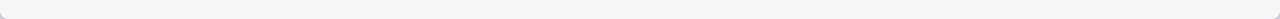
==== commit aeb04d1f: "Update index.html" ====
--- a/index.html
+++ b/index.html
@@ -214,6 +214,7 @@
 </footer>
     </div>
     <script src="script.js"></script>
+<script src="chatbot.js"></script>
 </body>
 
 </html>
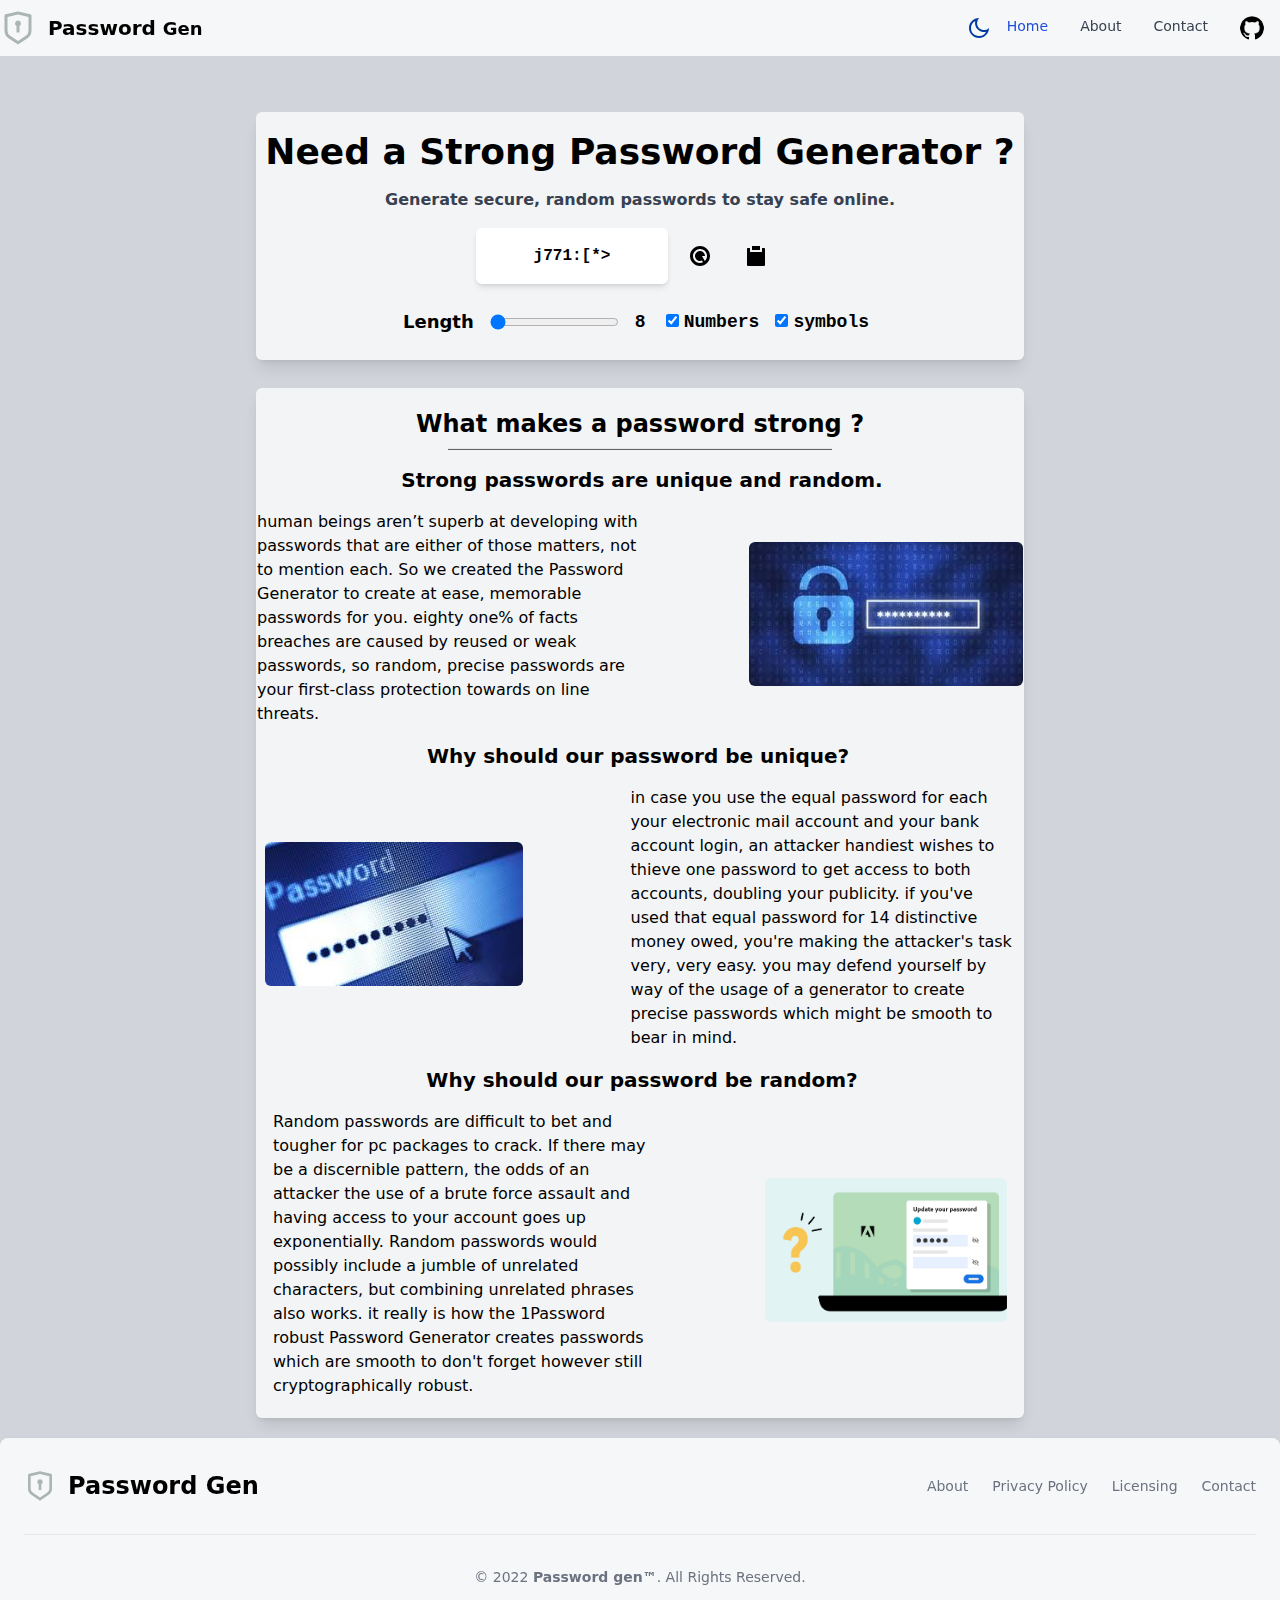
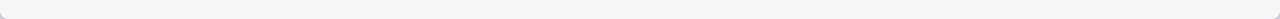
==== commit 5231655c: "Update index.html" ====
--- a/index.html
+++ b/index.html
@@ -55,7 +55,7 @@
                                     class="block py-2 pr-4 pl-3 text-gray-700 rounded hover:bg-gray-100 md:hover:bg-transparent md:border-0 md:hover:text-blue-700 md:p-0 dark:text-gray-400 md:dark:hover:text-white dark:hover:bg-gray-700 dark:hover:text-white md:dark:hover:bg-transparent">Contact</a>
                             </li>
                             <li>
-                                <a href="#"
+                                <a href="https://github.com/Sijon20/Password-Gen"
                                     class="block py-2 pr-4 pl-3 w-6 h-auto text-gray-700 rounded hover:bg-gray-100 md:hover:bg-transparent md:border-0 md:hover:text-blue-700 md:p-0 dark:text-gray-400 md:dark:hover:text-white dark:hover:bg-gray-700 dark:hover:text-white md:dark:hover:bg-transparent"><img
                                         class="hover:text-gray-400 dark:bg-slate-50 rounded-full" src="assets/github.d83ddf4e.png"
                                         alt=""></a>
